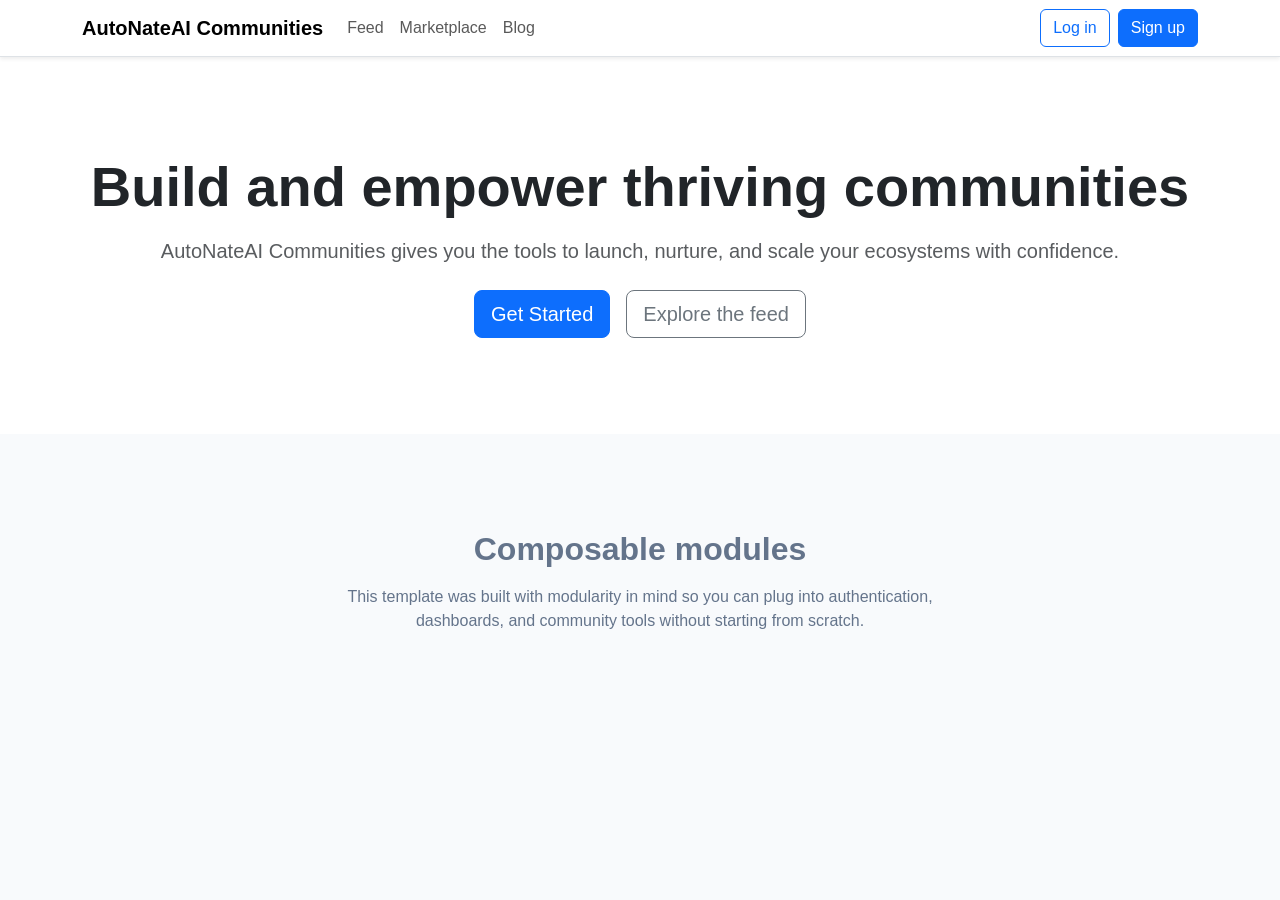
==== index.html @ dba68deb "Create modular community frontend template" ====
<!DOCTYPE html>
<html lang="en">
  <head>
    <meta charset="UTF-8" />
    <meta name="viewport" content="width=device-width, initial-scale=1" />
    <title>AutoNateAI Communities | Landing</title>
    <link
      href="https://cdn.jsdelivr.net/npm/bootstrap@5.3.2/dist/css/bootstrap.min.css"
      rel="stylesheet"
      integrity="sha384-T3c6CoIi6uLrA9TneNEoa7RxnatzjcDSCmG1MXxSR1GAsXEV/Dwwykc2MPK8M2HN"
      crossorigin="anonymous"
    />
    <link rel="stylesheet" href="assets/css/styles.css" />
    <script>
      window.pageConfig = {
        navType: "unauth",
      };
    </script>
  </head>
  <body>
    <div id="nav-container"></div>

    <section class="hero-section bg-white">
      <div class="container text-center">
        <h1 class="display-4 fw-bold mb-3">Build and empower thriving communities</h1>
        <p class="lead text-muted mb-4">
          AutoNateAI Communities gives you the tools to launch, nurture, and scale your ecosystems with confidence.
        </p>
        <div class="d-flex justify-content-center gap-3">
          <a class="btn btn-primary btn-lg" href="signup.html">Get Started</a>
          <a class="btn btn-outline-secondary btn-lg" href="feed.html">Explore the feed</a>
        </div>
      </div>
    </section>

    <section class="placeholder-section">
      <div class="container">
        <h2>Composable modules</h2>
        <p>
          This template was built with modularity in mind so you can plug into authentication, dashboards, and community tools without starting from scratch.
        </p>
      </div>
    </section>

    <script src="https://code.jquery.com/jquery-3.7.1.min.js" integrity="sha256-3fp9Q92F3Hk2Qpi0PTHfYJ1PxFf4KJplPp3aPj7N5wE=" crossorigin="anonymous"></script>
    <script
      src="https://cdn.jsdelivr.net/npm/bootstrap@5.3.2/dist/js/bootstrap.bundle.min.js"
      integrity="sha384-C6RzsynM9kWDrMNeT87bh95OGNyZPhcTNXj1NW7RuBCsyN/o0jlpcV8Qyq46cDfL"
      crossorigin="anonymous"
    ></script>
    <script src="assets/js/config.js"></script>
    <script src="assets/js/auth-guard.js"></script>
    <script src="assets/js/navigation.js"></script>
  </body>
</html>
---- assets/css/styles.css ----
body {
  font-family: "Helvetica Neue", Arial, sans-serif;
  background-color: #f8fafc;
}

.hero-section {
  padding: 6rem 0;
}

.placeholder-section {
  padding: 6rem 0;
  text-align: center;
  color: #64748b;
}

.placeholder-section h2 {
  font-weight: 600;
  margin-bottom: 1rem;
}

.placeholder-section p {
  max-width: 640px;
  margin: 0 auto;
}
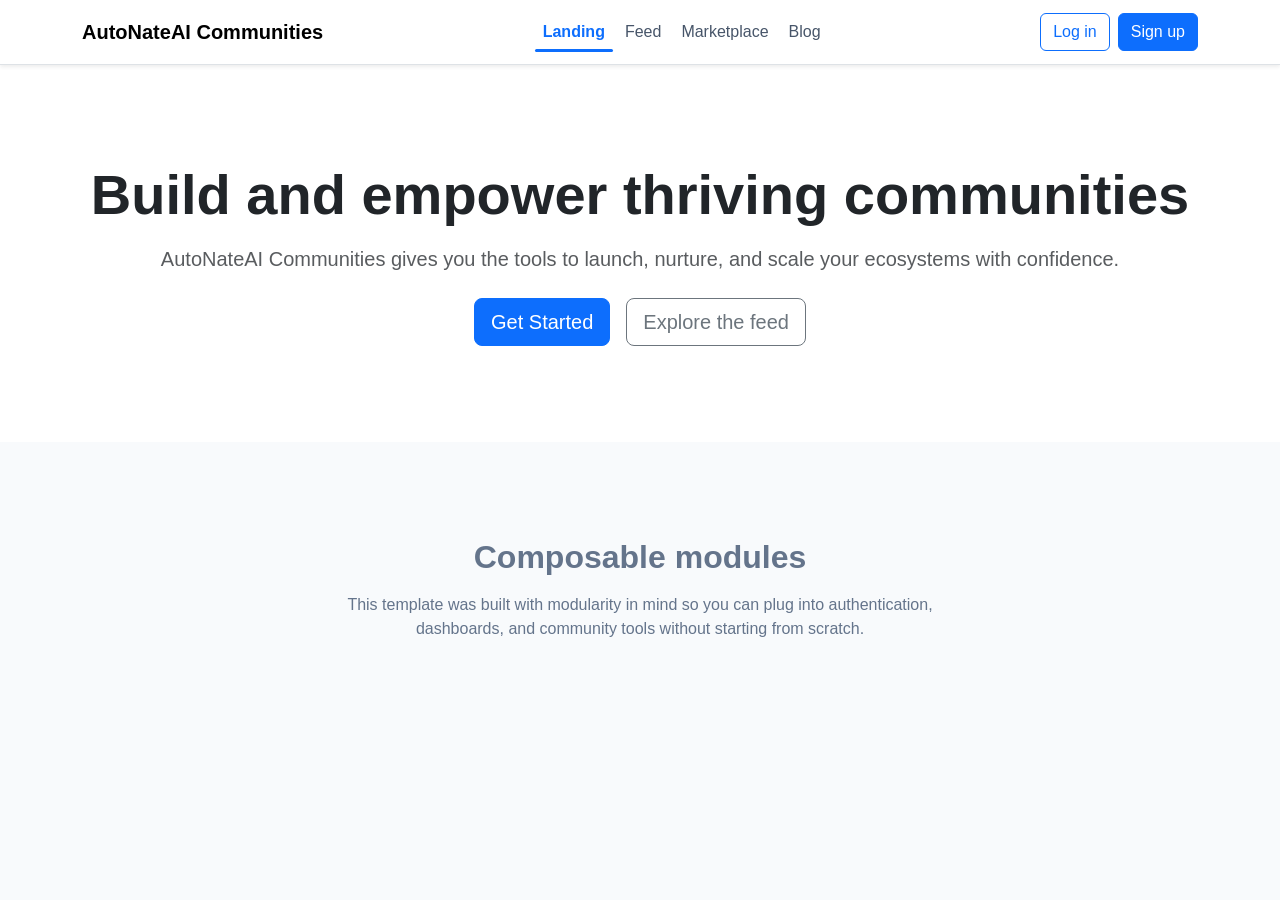
==== commit 567a6c35: "Improve nav tabs and update pages deployment" ====
--- a/index.html
+++ b/index.html
@@ -14,6 +14,7 @@
     <script>
       window.pageConfig = {
         navType: "unauth",
+        activeNav: "landing",
       };
     </script>
   </head>
--- a/assets/css/styles.css
+++ b/assets/css/styles.css
@@ -22,3 +22,43 @@
   max-width: 640px;
   margin: 0 auto;
 }
+
+.nav-tabs-line .nav-link {
+  position: relative;
+  color: #475569;
+  font-weight: 500;
+  padding: 0.75rem 1rem;
+  border-radius: 0;
+  transition: color 0.2s ease;
+}
+
+.nav-tabs-line .nav-link::after {
+  content: "";
+  position: absolute;
+  left: 0;
+  right: 0;
+  bottom: 0.25rem;
+  height: 3px;
+  background: transparent;
+  border-radius: 999px;
+  transition: background 0.2s ease;
+}
+
+.nav-tabs-line .nav-link:hover {
+  color: #0d6efd;
+}
+
+.nav-tabs-line .nav-link.active {
+  color: #0d6efd;
+  font-weight: 600;
+}
+
+.nav-tabs-line .nav-link.active::after {
+  background: #0d6efd;
+}
+
+@media (min-width: 992px) {
+  .nav-tabs-line {
+    gap: 0.25rem;
+  }
+}
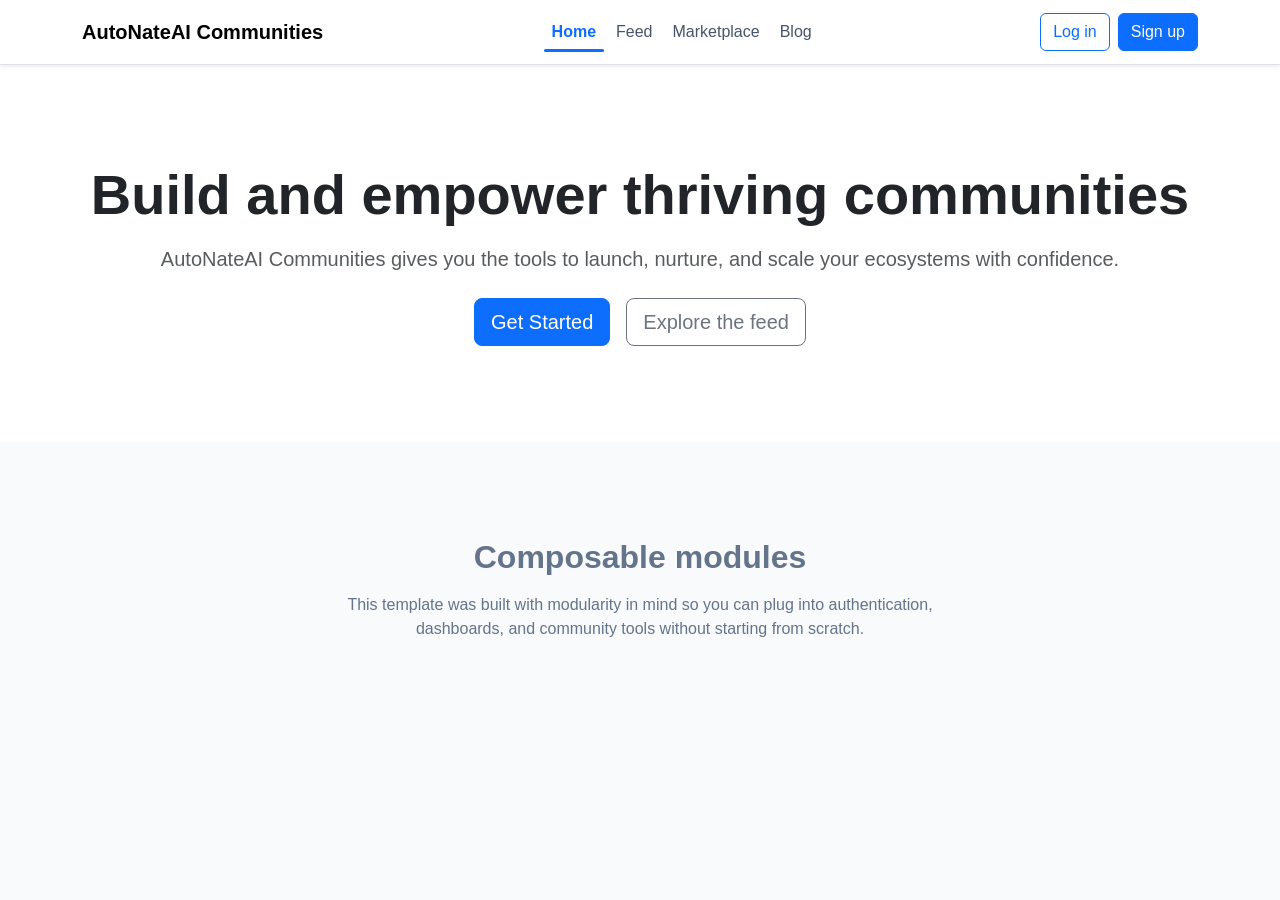
==== commit efc73205: "Fix nav loading and configure Pages deployment" ====
--- a/index.html
+++ b/index.html
@@ -14,7 +14,7 @@
     <script>
       window.pageConfig = {
         navType: "unauth",
-        activeNav: "landing",
+        activeNav: "home",
       };
     </script>
   </head>
